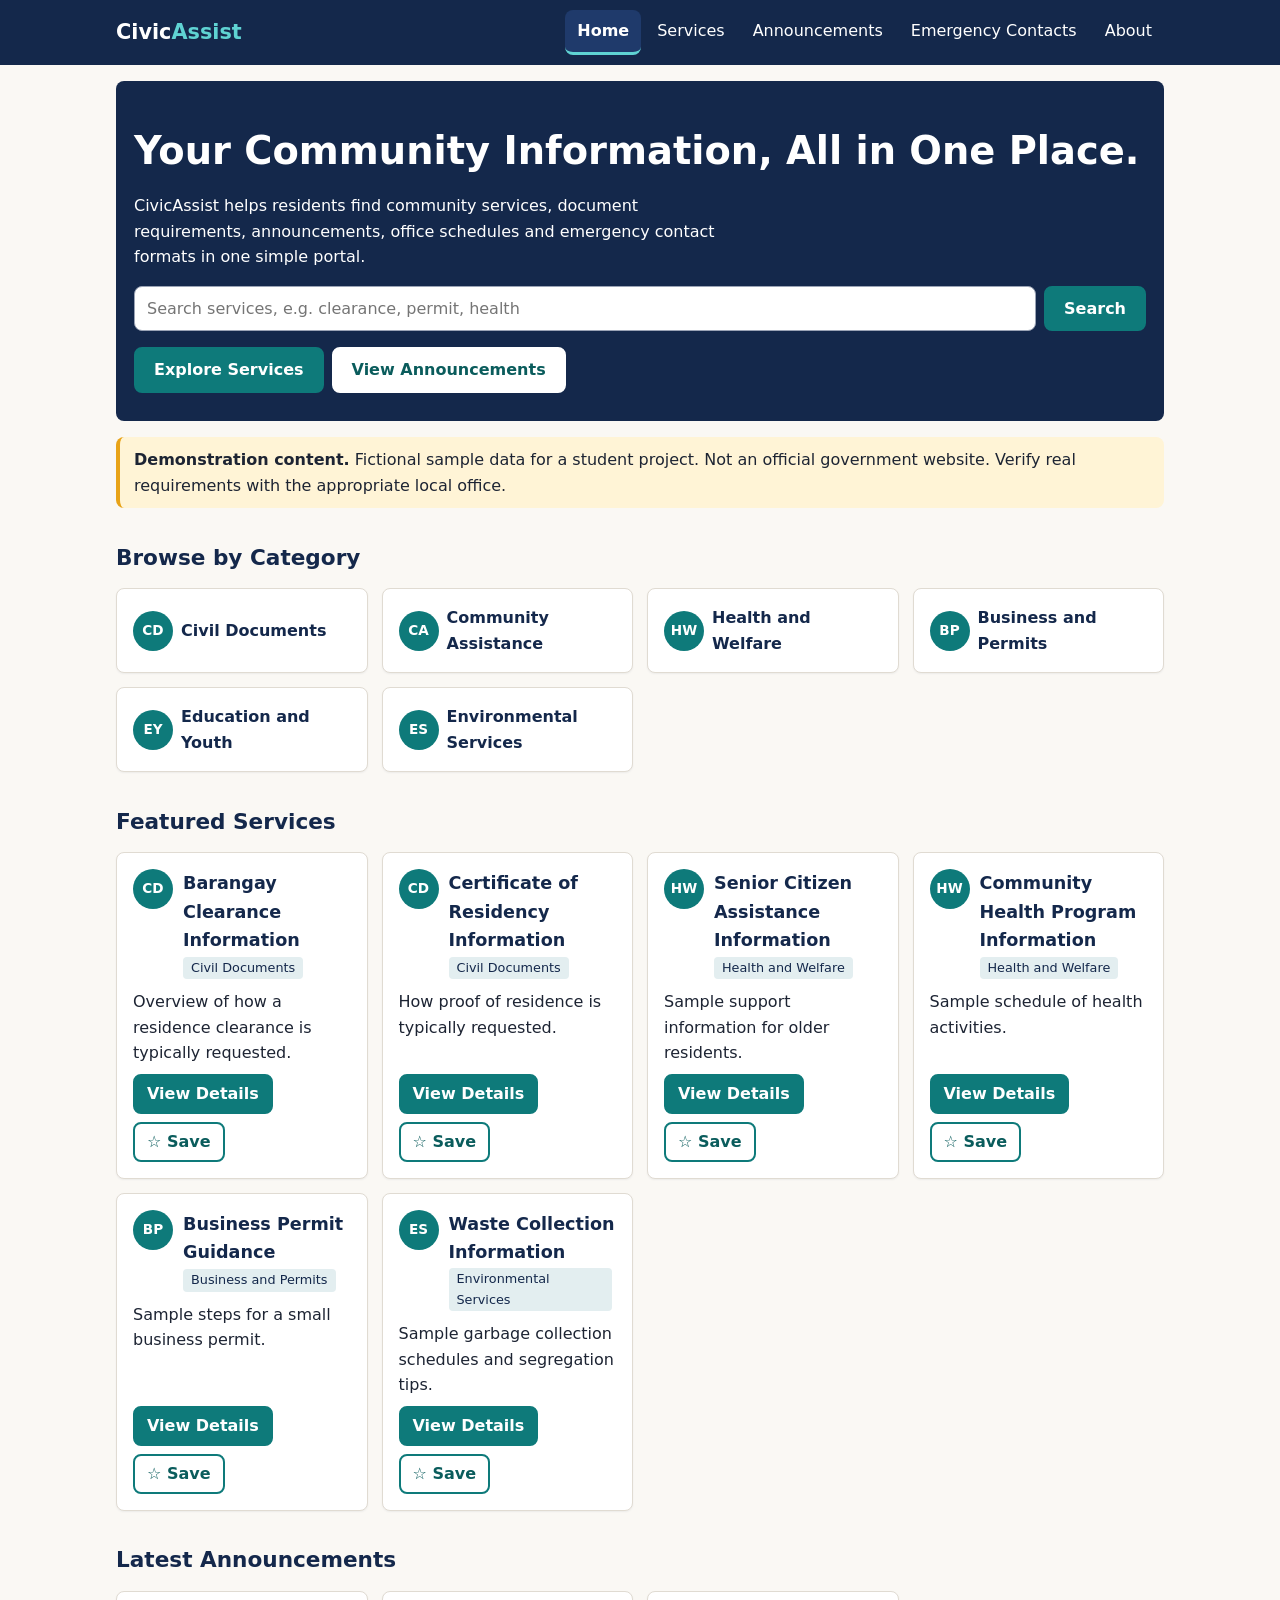
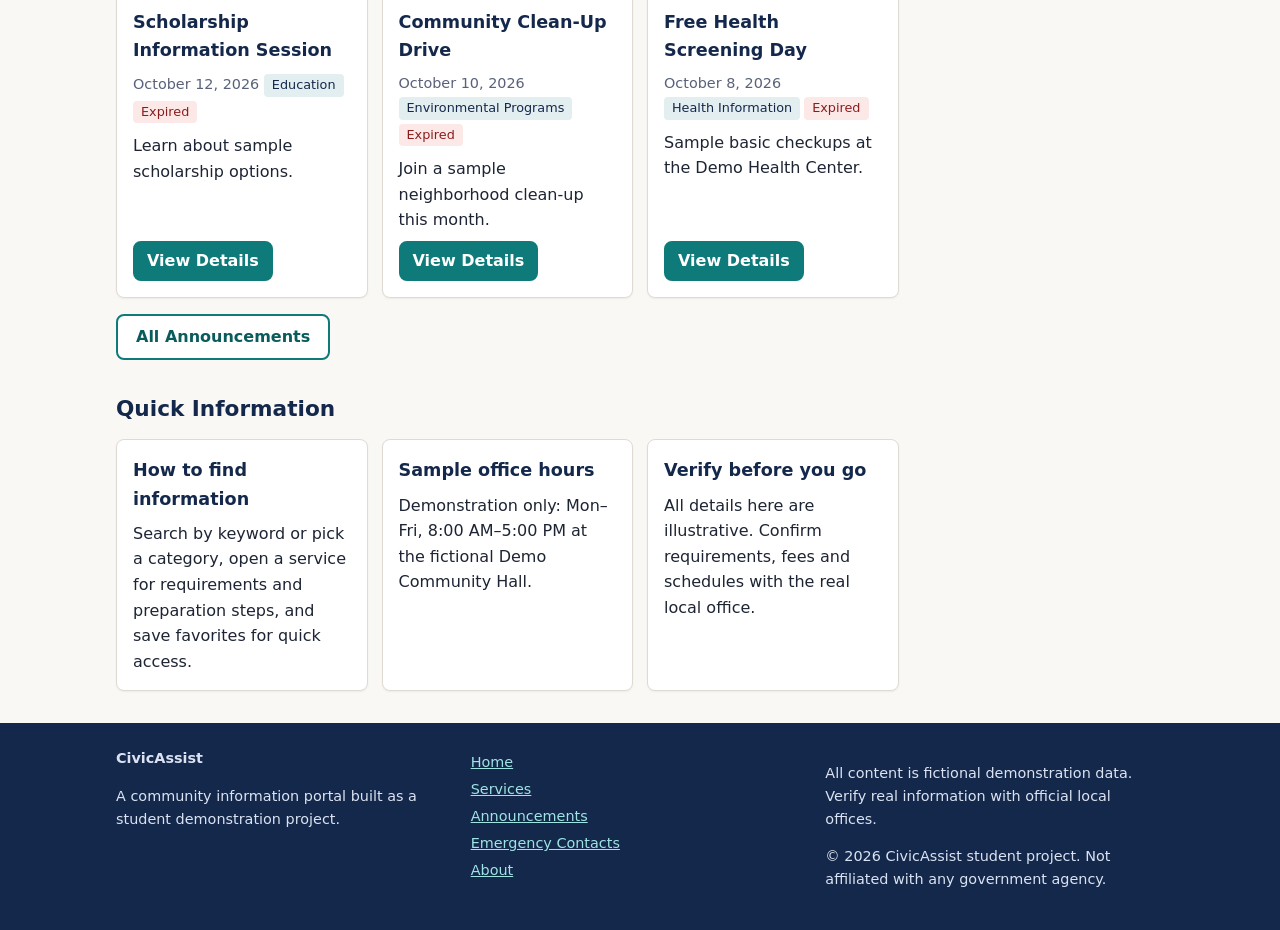
==== index.html @ 58a9958f "Upload CivicAssist project files" ====
<!DOCTYPE html><html lang="en"><head><meta charset="utf-8"><meta name="viewport" content="width=device-width,initial-scale=1"><title>Home | CivicAssist</title><meta name="description" content="CivicAssist is a student demonstration community information portal."><link rel="icon" href="assets/images/placeholder.svg" type="image/svg+xml"><link rel="stylesheet" href="assets/css/style.css"></head><body data-page="home"><a class="skip" href="#main">Skip to content</a><header class="site" id="site-header"></header><main id="main" class="wrap"><section class="hero"><h1>Your Community Information, All in One Place.</h1><p>CivicAssist helps residents find community services, document requirements, announcements, office schedules and emergency contact formats in one simple portal.</p><form id="home-search" role="search" class="searchbar"><label for="hq" class="sr">Search community services</label><input id="hq" name="q" type="search" maxlength="100" placeholder="Search services, e.g. clearance, permit, health"><button class="btn" type="submit">Search</button></form><div class="actions"><a class="btn" href="services.html">Explore Services</a><a class="btn alt" href="announcements.html">View Announcements</a></div></section><p class="notice"><strong>Demonstration content.</strong> Fictional sample data for a student project. Not an official government website. Verify real requirements with the appropriate local office.</p><section><h2>Browse by Category</h2><div class="grid cats" id="cats"></div></section><section><h2>Featured Services</h2><div id="featured"><p class="state" role="status">Loading…</p></div></section><section><h2>Latest Announcements</h2><div id="latest"><p class="state" role="status">Loading…</p></div><p><a class="btn alt" href="announcements.html">All Announcements</a></p></section><section><h2>Quick Information</h2><div class="grid"><article class="card"><h3>How to find information</h3><p>Search by keyword or pick a category, open a service for requirements and preparation steps, and save favorites for quick access.</p></article><article class="card"><h3>Sample office hours</h3><p>Demonstration only: Mon–Fri, 8:00 AM–5:00 PM at the fictional Demo Community Hall.</p></article><article class="card"><h3>Verify before you go</h3><p>All details here are illustrative. Confirm requirements, fees and schedules with the real local office.</p></article></div></section><noscript><p class="state error">JavaScript is required to load this page's content.</p></noscript></main><footer class="site" id="site-footer"></footer><script src="assets/js/storage.js" defer></script><script src="assets/js/app.js" defer></script><script src="assets/js/services.js" defer></script><script src="assets/js/announcements.js" defer></script></body></html>
---- assets/css/style.css ----
:root{--navy:#14284b;--teal:#0e7a7a;--teal-d:#0a5c5c;--bg:#faf8f4;--card:#fff;--line:#e0dbd2;--text:#1d2433;--muted:#59627a;--warn:#fff4d6;--err:#fde8e8;--r:8px}
*{box-sizing:border-box}
html{-webkit-text-size-adjust:100%}
body{margin:0;font:16px/1.6 system-ui,-apple-system,"Segoe UI",Roboto,sans-serif;color:var(--text);background:var(--bg)}
.wrap{max-width:1080px;margin:0 auto;padding:0 16px}
main.wrap{padding-top:16px;padding-bottom:32px;min-height:60vh}
h1{font-size:clamp(1.6rem,6vw,2.4rem);line-height:1.2;color:var(--navy);margin:.5em 0}
h2{font-size:1.35rem;color:var(--navy);margin:1.5em 0 .6em}
h3{font-size:1.1rem;margin:0;color:var(--navy)}
a{color:var(--teal-d)}
.sr{position:absolute;width:1px;height:1px;overflow:hidden;clip:rect(0 0 0 0)}
.skip{position:absolute;left:-999px;background:#fff;padding:8px}.skip:focus{left:8px;top:8px;z-index:99}
:focus-visible{outline:3px solid #e8a317;outline-offset:2px}
header.site{background:var(--navy);color:#fff;position:sticky;top:0;z-index:20}
.bar{display:flex;align-items:center;justify-content:space-between;flex-wrap:wrap;gap:8px;padding-top:10px;padding-bottom:10px}
.brand{color:#fff;font-weight:700;font-size:1.3rem;text-decoration:none}.brand span{color:#5fd3d3}
.menu-btn{background:transparent;color:#fff;border:1px solid #6d7fa3;border-radius:var(--r);padding:8px 14px;min-height:44px;font:inherit;cursor:pointer}
nav#nav{display:none;width:100%}nav#nav.open{display:block}
.nav-list{list-style:none;margin:0;padding:0}
.nav-list a{display:block;color:#fff;text-decoration:none;padding:12px 8px;border-bottom:1px solid #2c4170}
.nav-list a:hover{background:#1f3a6b}
.nav-list a[aria-current=page]{font-weight:700;border-bottom:3px solid #5fd3d3}
@media(min-width:800px){.menu-btn{display:none}nav#nav{display:block;width:auto}.nav-list{display:flex;gap:4px}.nav-list a{border:0;border-radius:var(--r);padding:8px 12px}.nav-list a[aria-current=page]{background:#1f3a6b}}
.hero{background:var(--navy);color:#fff;padding:28px 18px;border-radius:var(--r);margin-bottom:16px}
.hero h1{color:#fff}.hero p{max-width:60ch}
.searchbar{display:flex;gap:8px;margin:16px 0}
.searchbar input{flex:1;min-width:0}
input,select{font:inherit;min-height:44px;padding:8px 12px;border:1px solid #9aa3b5;border-radius:var(--r);background:#fff;color:var(--text);width:100%}
.searchbar input{width:auto}
label{display:block;font-weight:600;font-size:.9rem;margin-bottom:4px}
.btn{display:inline-flex;align-items:center;justify-content:center;min-height:44px;padding:8px 18px;border:2px solid var(--teal);background:var(--teal);color:#fff;border-radius:var(--r);font:inherit;font-weight:600;text-decoration:none;cursor:pointer;transition:background .15s}
.btn:hover{background:var(--teal-d);border-color:var(--teal-d)}.btn:active{transform:translateY(1px)}
.btn.alt{background:#fff;color:var(--teal-d)}.btn.alt:hover{background:#e8f4f4}
.btn.sm{min-height:40px;padding:4px 12px}
.btn:disabled{opacity:.5;cursor:not-allowed}
.hero .btn.alt{border-color:#fff}
.actions{display:flex;flex-wrap:wrap;gap:8px;margin-top:12px}
.grid{display:grid;grid-template-columns:repeat(auto-fill,minmax(250px,1fr));gap:14px}
.card,.panel{background:var(--card);border:1px solid var(--line);border-radius:var(--r);padding:16px;box-shadow:0 1px 2px rgba(20,40,75,.06)}
.card{display:flex;flex-direction:column;gap:8px}.card p{margin:0}.card .actions{margin-top:auto}
.panel{margin-bottom:14px}.panel h2{margin-top:0}
.head{display:flex;gap:10px;align-items:flex-start}
.icon{flex:none;width:40px;height:40px;border-radius:50%;background:var(--teal);color:#fff;display:grid;place-items:center;font-weight:700;font-size:.85rem}
.cat{flex-direction:row;align-items:center;text-decoration:none;color:var(--navy);font-weight:600}.cat:hover{border-color:var(--teal)}
.tag{display:inline-block;font-size:.8rem;background:#e3eef0;color:var(--navy);border-radius:4px;padding:1px 8px;margin:2px 4px 2px 0}
.tag.expired{background:#fde8e8;color:#8a1c1c}.tag.active{background:#e1f3e8;color:#145c2e}
.meta{color:var(--muted);font-size:.9rem}
.notice{background:var(--warn);border-left:4px solid #e8a317;padding:10px 14px;border-radius:var(--r);margin:12px 0}
.notice.warn{background:var(--err);border-color:#c0392b}
.filters{display:grid;gap:12px;grid-template-columns:1fr;background:#fff;border:1px solid var(--line);border-radius:var(--r);padding:14px;align-items:end}
.chk{display:flex;gap:8px;align-items:center;min-height:44px}.chk input{width:22px;min-height:22px}
@media(min-width:700px){.filters{grid-template-columns:2fr 1.2fr 1fr auto auto}}
.count{color:var(--muted);margin:12px 0}
.state{text-align:center;padding:24px;border:1px dashed var(--line);border-radius:var(--r);background:#fff}
.state.error{background:var(--err);border-color:#c0392b}
details{border-top:1px solid var(--line);padding-top:8px}summary{cursor:pointer;font-weight:600;color:var(--teal-d);min-height:32px}
footer.site{background:var(--navy);color:#dbe3f2;padding:24px 0;font-size:.9rem}
footer.site a{color:#9fe3e3}footer.site .fgrid{display:grid;gap:16px;grid-template-columns:repeat(auto-fit,minmax(220px,1fr))}
footer.site ul{list-style:none;padding:0;margin:0}footer.site li{margin:4px 0}
@media(prefers-reduced-motion:reduce){*{transition:none!important;animation:none!important;scroll-behavior:auto!important}}
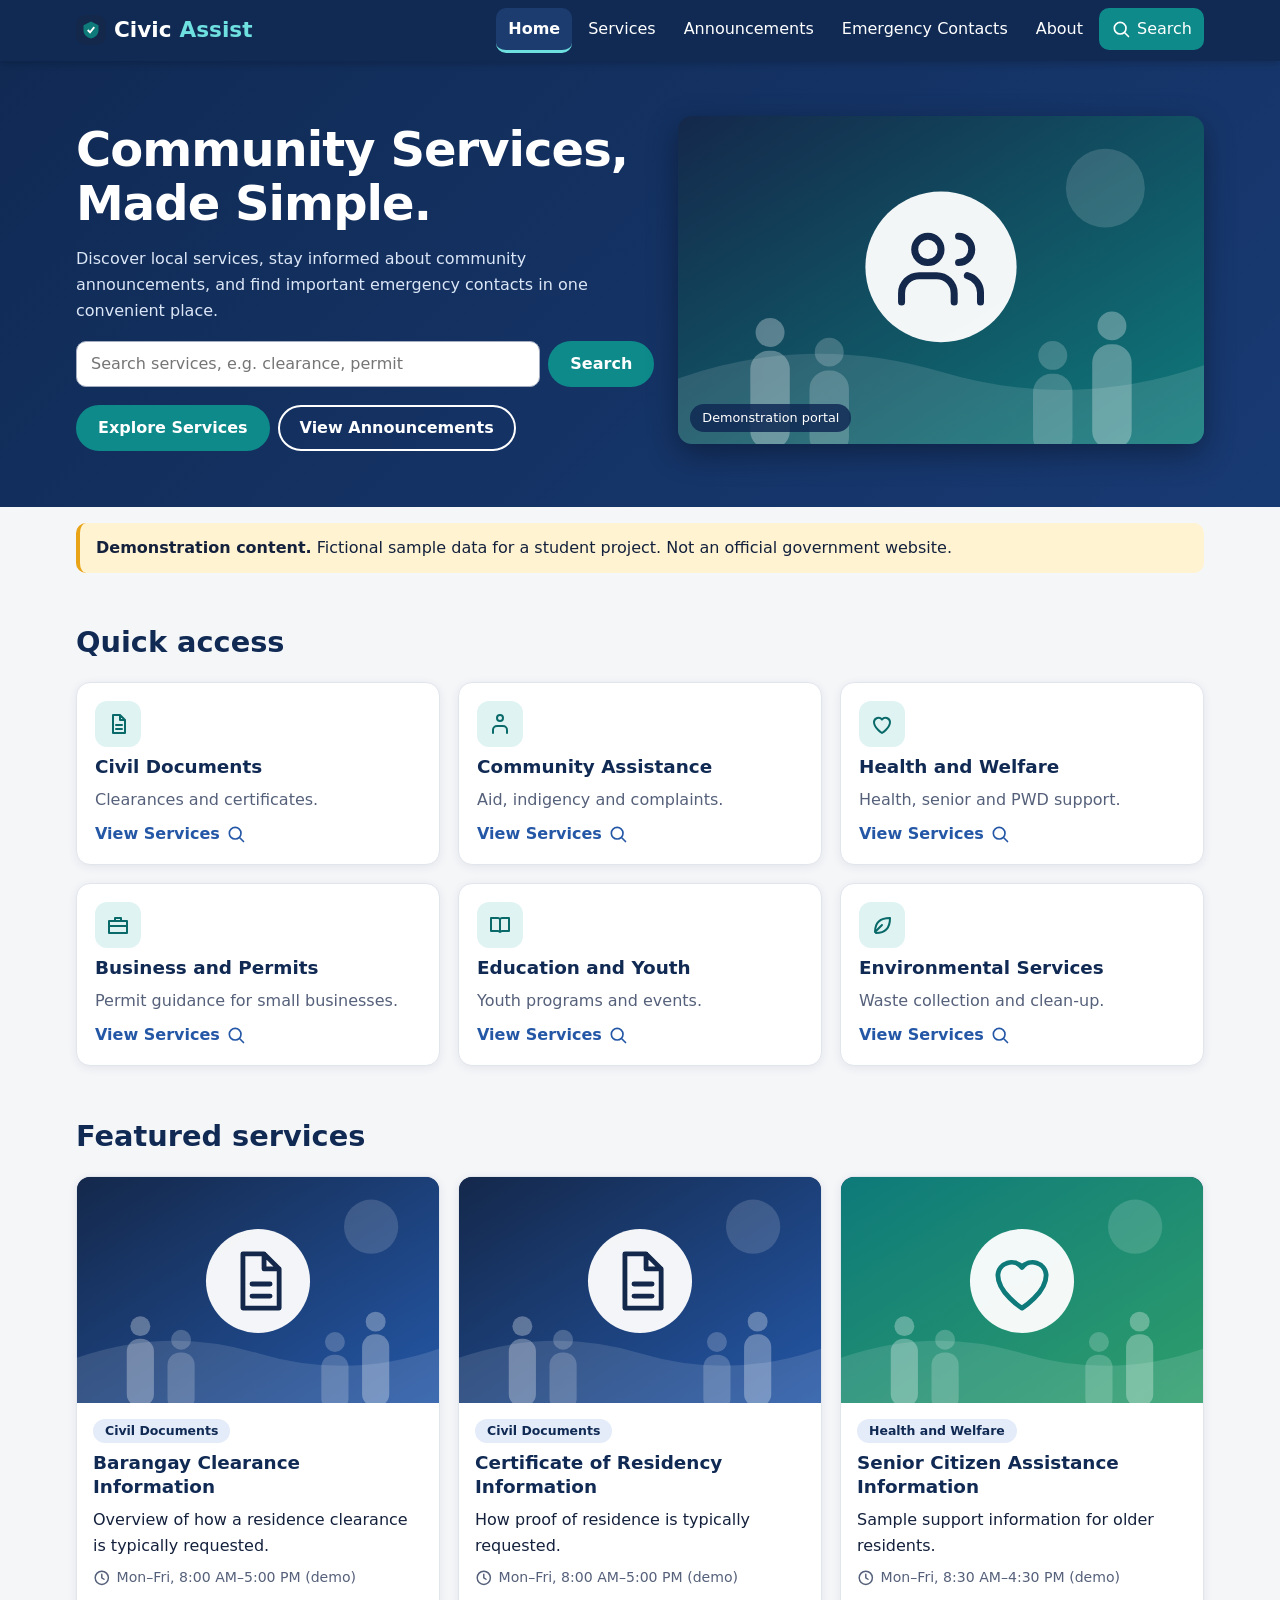
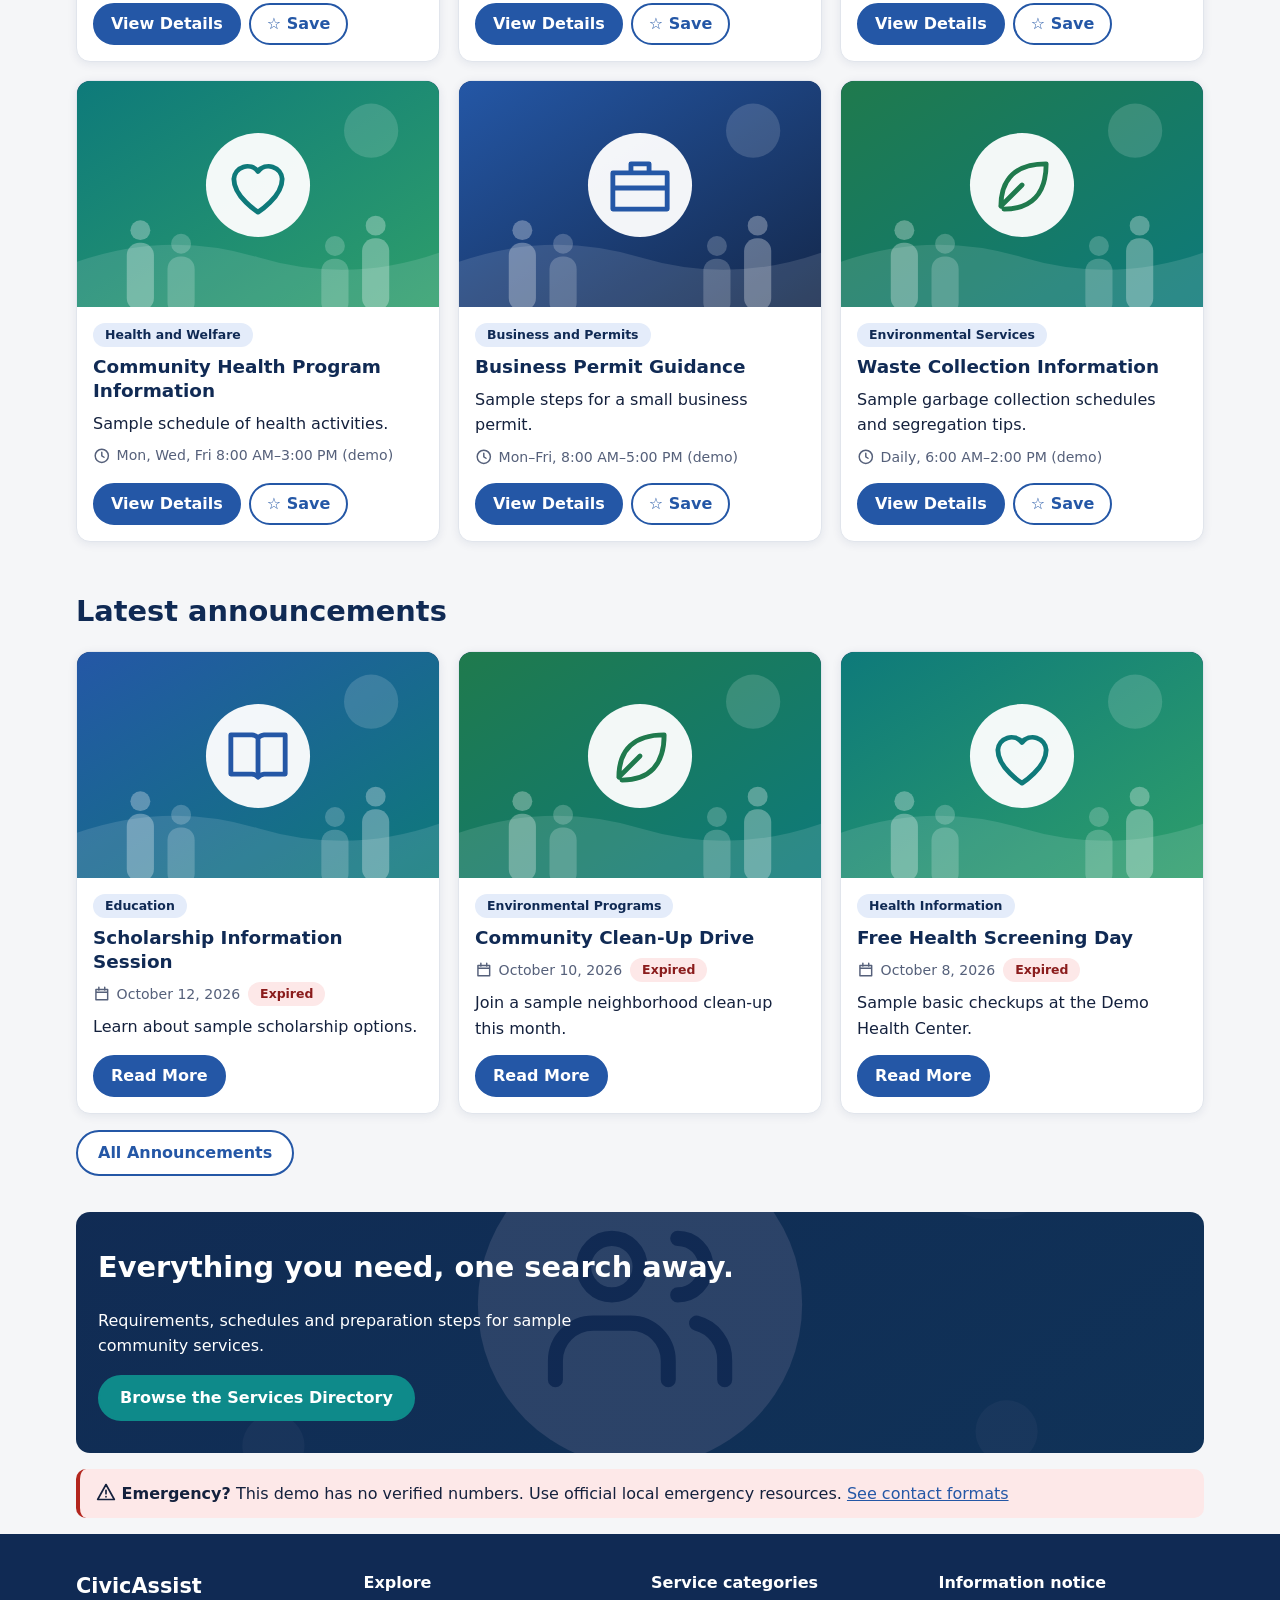
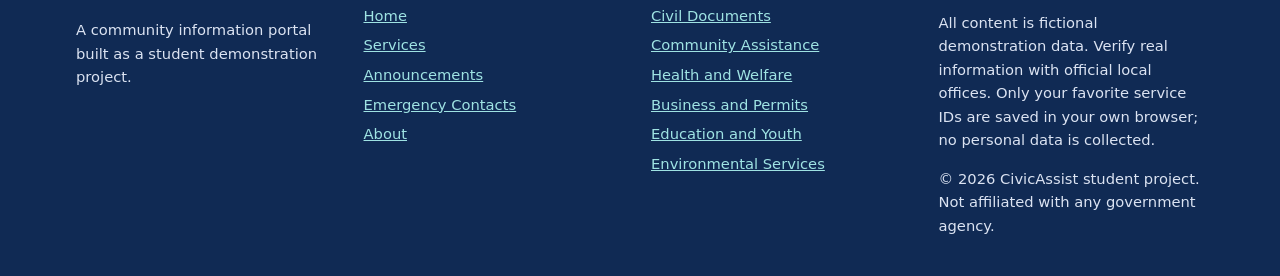
==== commit ae61dc13: "update system design" ====
--- a/index.html
+++ b/index.html
@@ -1 +1 @@
-<!DOCTYPE html><html lang="en"><head><meta charset="utf-8"><meta name="viewport" content="width=device-width,initial-scale=1"><title>Home | CivicAssist</title><meta name="description" content="CivicAssist is a student demonstration community information portal."><link rel="icon" href="assets/images/placeholder.svg" type="image/svg+xml"><link rel="stylesheet" href="assets/css/style.css"></head><body data-page="home"><a class="skip" href="#main">Skip to content</a><header class="site" id="site-header"></header><main id="main" class="wrap"><section class="hero"><h1>Your Community Information, All in One Place.</h1><p>CivicAssist helps residents find community services, document requirements, announcements, office schedules and emergency contact formats in one simple portal.</p><form id="home-search" role="search" class="searchbar"><label for="hq" class="sr">Search community services</label><input id="hq" name="q" type="search" maxlength="100" placeholder="Search services, e.g. clearance, permit, health"><button class="btn" type="submit">Search</button></form><div class="actions"><a class="btn" href="services.html">Explore Services</a><a class="btn alt" href="announcements.html">View Announcements</a></div></section><p class="notice"><strong>Demonstration content.</strong> Fictional sample data for a student project. Not an official government website. Verify real requirements with the appropriate local office.</p><section><h2>Browse by Category</h2><div class="grid cats" id="cats"></div></section><section><h2>Featured Services</h2><div id="featured"><p class="state" role="status">Loading…</p></div></section><section><h2>Latest Announcements</h2><div id="latest"><p class="state" role="status">Loading…</p></div><p><a class="btn alt" href="announcements.html">All Announcements</a></p></section><section><h2>Quick Information</h2><div class="grid"><article class="card"><h3>How to find information</h3><p>Search by keyword or pick a category, open a service for requirements and preparation steps, and save favorites for quick access.</p></article><article class="card"><h3>Sample office hours</h3><p>Demonstration only: Mon–Fri, 8:00 AM–5:00 PM at the fictional Demo Community Hall.</p></article><article class="card"><h3>Verify before you go</h3><p>All details here are illustrative. Confirm requirements, fees and schedules with the real local office.</p></article></div></section><noscript><p class="state error">JavaScript is required to load this page's content.</p></noscript></main><footer class="site" id="site-footer"></footer><script src="assets/js/storage.js" defer></script><script src="assets/js/app.js" defer></script><script src="assets/js/services.js" defer></script><script src="assets/js/announcements.js" defer></script></body></html>+<!DOCTYPE html><html lang="en"><head><meta charset="utf-8"><meta name="viewport" content="width=device-width,initial-scale=1"><title>Home | CivicAssist</title><meta name="description" content="CivicAssist is a student demonstration community information portal."><link rel="icon" href="assets/images/placeholder.svg" type="image/svg+xml"><link rel="stylesheet" href="assets/css/style.css"></head><body data-page="home"><a class="skip" href="#main">Skip to content</a><header class="site" id="site-header"></header><main id="main"><section class="hero"><div class="wrap herogrid"><div><h1>Community Services, Made Simple.</h1><p>Discover local services, stay informed about community announcements, and find important emergency contacts in one convenient place.</p><form id="home-search" role="search" class="searchbar"><label for="hq" class="sr">Search community services</label><input id="hq" name="q" type="search" maxlength="100" placeholder="Search services, e.g. clearance, permit"><button class="btn accent" type="submit">Search</button></form><div class="actions"><a class="btn accent" href="services.html">Explore Services</a><a class="btn ghost" href="announcements.html">View Announcements</a></div></div><div class="heroimg"><img src="assets/images/community.svg" alt="Illustration of community members gathered around a service symbol" width="800" height="500"><span class="badge">Demonstration portal</span></div></div></section><div class="wrap"><p class="notice"><strong>Demonstration content.</strong> Fictional sample data for a student project. Not an official government website.</p><section><h2>Quick access</h2><div class="grid cats" id="cats"></div></section><section><h2>Featured services</h2><div id="featured"><p class="state" role="status">Loading…</p></div></section><section><h2>Latest announcements</h2><div id="latest"><p class="state" role="status">Loading…</p></div><p><a class="btn alt" href="announcements.html">All Announcements</a></p></section><section class="banner"><div><h2>Everything you need, one search away.</h2><p>Requirements, schedules and preparation steps for sample community services.</p><a class="btn accent" href="services.html">Browse the Services Directory</a></div></section><section class="notice warn"><strong data-ico="alert"> Emergency?</strong> This demo has no verified numbers. Use official local emergency resources. <a href="emergency-contacts.html">See contact formats</a></section></div></main><footer class="site" id="site-footer"></footer><script src="assets/js/storage.js" defer></script><script src="assets/js/app.js" defer></script><script src="assets/js/services.js" defer></script><script src="assets/js/announcements.js" defer></script></body></html>
--- a/assets/css/style.css
+++ b/assets/css/style.css
@@ -1,60 +1,101 @@
-:root{--navy:#14284b;--teal:#0e7a7a;--teal-d:#0a5c5c;--bg:#faf8f4;--card:#fff;--line:#e0dbd2;--text:#1d2433;--muted:#59627a;--warn:#fff4d6;--err:#fde8e8;--r:8px}
+:root{--navy:#102a54;--royal:#2457a6;--teal:#0e8a8a;--teal-d:#0a6a6a;--bg:#f5f6f8;--card:#fff;--line:#e1e5ec;--text:#14213d;--muted:#55607a;--ok:#1f7a4d;--warn:#fff3d1;--amber:#e8a317;--red:#b3261e;--err:#fde8e8;--r:14px;--sh:0 2px 10px rgba(16,42,84,.08)}
 *{box-sizing:border-box}
 html{-webkit-text-size-adjust:100%}
-body{margin:0;font:16px/1.6 system-ui,-apple-system,"Segoe UI",Roboto,sans-serif;color:var(--text);background:var(--bg)}
-.wrap{max-width:1080px;margin:0 auto;padding:0 16px}
-main.wrap{padding-top:16px;padding-bottom:32px;min-height:60vh}
-h1{font-size:clamp(1.6rem,6vw,2.4rem);line-height:1.2;color:var(--navy);margin:.5em 0}
-h2{font-size:1.35rem;color:var(--navy);margin:1.5em 0 .6em}
-h3{font-size:1.1rem;margin:0;color:var(--navy)}
-a{color:var(--teal-d)}
+body{margin:0;font:16px/1.6 "Segoe UI",system-ui,-apple-system,Roboto,sans-serif;color:var(--text);background:var(--bg)}
+img,svg{max-width:100%}
+.wrap{max-width:1160px;margin:0 auto;padding:0 16px}
+main.wrap{padding-top:20px;padding-bottom:40px;min-height:60vh}
+section{margin-bottom:8px}
+h1{font-size:clamp(1.9rem,6.5vw,3rem);line-height:1.12;color:var(--navy);margin:.3em 0;letter-spacing:-.02em}
+h2{font-size:clamp(1.3rem,4vw,1.8rem);color:var(--navy);margin:1.6em 0 .6em;display:flex;align-items:center;gap:8px}
+h3{font-size:1.15rem;margin:0;color:var(--navy);line-height:1.3}
+a{color:var(--royal)}
+.ico{width:1.25em;height:1.25em;flex:none;vertical-align:-.2em}
 .sr{position:absolute;width:1px;height:1px;overflow:hidden;clip:rect(0 0 0 0)}
 .skip{position:absolute;left:-999px;background:#fff;padding:8px}.skip:focus{left:8px;top:8px;z-index:99}
-:focus-visible{outline:3px solid #e8a317;outline-offset:2px}
-header.site{background:var(--navy);color:#fff;position:sticky;top:0;z-index:20}
-.bar{display:flex;align-items:center;justify-content:space-between;flex-wrap:wrap;gap:8px;padding-top:10px;padding-bottom:10px}
-.brand{color:#fff;font-weight:700;font-size:1.3rem;text-decoration:none}.brand span{color:#5fd3d3}
-.menu-btn{background:transparent;color:#fff;border:1px solid #6d7fa3;border-radius:var(--r);padding:8px 14px;min-height:44px;font:inherit;cursor:pointer}
-nav#nav{display:none;width:100%}nav#nav.open{display:block}
+:focus-visible{outline:3px solid var(--amber);outline-offset:2px}
+header.site{background:var(--navy);color:#fff;position:sticky;top:0;z-index:20;box-shadow:0 2px 8px rgba(0,0,0,.2)}
+.bar{display:flex;align-items:center;justify-content:space-between;flex-wrap:wrap;gap:8px;padding-top:8px;padding-bottom:8px}
+.brand{color:#fff;font-weight:800;font-size:1.35rem;text-decoration:none;display:flex;align-items:center;gap:8px}
+.brand:before{content:"";width:30px;height:30px;border-radius:9px;background:var(--teal) url("../images/placeholder.svg") center/cover}
+.brand span{color:#6fe0e0}
+.menu-btn{background:transparent;color:#fff;border:1px solid #6d7fa3;border-radius:10px;padding:8px 16px;min-height:44px;font:inherit;cursor:pointer}
+nav#nav{display:none;width:100%}nav#nav.open{display:block;animation:drop .2s}
+@keyframes drop{from{opacity:0;transform:translateY(-6px)}}
 .nav-list{list-style:none;margin:0;padding:0}
-.nav-list a{display:block;color:#fff;text-decoration:none;padding:12px 8px;border-bottom:1px solid #2c4170}
-.nav-list a:hover{background:#1f3a6b}
-.nav-list a[aria-current=page]{font-weight:700;border-bottom:3px solid #5fd3d3}
-@media(min-width:800px){.menu-btn{display:none}nav#nav{display:block;width:auto}.nav-list{display:flex;gap:4px}.nav-list a{border:0;border-radius:var(--r);padding:8px 12px}.nav-list a[aria-current=page]{background:#1f3a6b}}
-.hero{background:var(--navy);color:#fff;padding:28px 18px;border-radius:var(--r);margin-bottom:16px}
-.hero h1{color:#fff}.hero p{max-width:60ch}
-.searchbar{display:flex;gap:8px;margin:16px 0}
-.searchbar input{flex:1;min-width:0}
-input,select{font:inherit;min-height:44px;padding:8px 12px;border:1px solid #9aa3b5;border-radius:var(--r);background:#fff;color:var(--text);width:100%}
-.searchbar input{width:auto}
+.nav-list a{display:flex;align-items:center;gap:6px;color:#fff;text-decoration:none;padding:12px 8px;border-bottom:1px solid #2c4170;transition:background .15s}
+.nav-list a:hover{background:#1c3c70}
+.nav-list a[aria-current=page]{font-weight:700;border-bottom:3px solid #6fe0e0}
+@media(min-width:900px){.menu-btn{display:none}nav#nav{display:block;width:auto}.nav-list{display:flex;gap:4px}.nav-list a{border:0;border-radius:10px;padding:8px 12px}.nav-list a[aria-current=page]{background:#1c3c70}.navsearch{background:var(--teal)}}
+.hero{background:linear-gradient(135deg,var(--navy),#183a73);color:#fff;padding:28px 0 36px}
+.herogrid{display:grid;gap:24px;align-items:center}
+.hero h1{color:#fff}.hero p{max-width:56ch;color:#dbe6f7}
+.heroimg{position:relative}.heroimg img{display:block;width:100%;height:auto;aspect-ratio:16/10;object-fit:cover;border-radius:var(--r);box-shadow:0 10px 30px rgba(0,0,0,.35)}
+.badge{position:absolute;left:12px;bottom:12px;background:rgba(16,42,84,.85);color:#fff;font-size:.8rem;padding:4px 12px;border-radius:99px}
+@media(min-width:860px){.herogrid{grid-template-columns:1.1fr 1fr}.hero{padding:48px 0 56px}}
+.searchbar{display:flex;gap:8px;margin:18px 0}
+.searchbar input{flex:1;min-width:0;width:auto}
+input,select{font:inherit;min-height:46px;padding:8px 14px;border:1px solid #a4adbf;border-radius:10px;background:#fff;color:var(--text);width:100%}
+input:focus,select:focus{border-color:var(--royal)}
 label{display:block;font-weight:600;font-size:.9rem;margin-bottom:4px}
-.btn{display:inline-flex;align-items:center;justify-content:center;min-height:44px;padding:8px 18px;border:2px solid var(--teal);background:var(--teal);color:#fff;border-radius:var(--r);font:inherit;font-weight:600;text-decoration:none;cursor:pointer;transition:background .15s}
-.btn:hover{background:var(--teal-d);border-color:var(--teal-d)}.btn:active{transform:translateY(1px)}
-.btn.alt{background:#fff;color:var(--teal-d)}.btn.alt:hover{background:#e8f4f4}
-.btn.sm{min-height:40px;padding:4px 12px}
+.btn{display:inline-flex;align-items:center;justify-content:center;gap:8px;min-height:46px;padding:8px 20px;border:2px solid var(--royal);background:var(--royal);color:#fff;border-radius:99px;font:inherit;font-weight:600;text-decoration:none;cursor:pointer;transition:background .15s,transform .1s,box-shadow .15s}
+.btn:hover{background:var(--navy);border-color:var(--navy);box-shadow:var(--sh)}.btn:active{transform:translateY(1px)}
+.btn.alt{background:#fff;color:var(--royal)}.btn.alt:hover{background:#eaf0fa;color:var(--navy)}
+.btn.accent{background:var(--teal);border-color:var(--teal)}.btn.accent:hover{background:var(--teal-d);border-color:var(--teal-d)}
+.btn.ghost{background:transparent;border-color:#fff}.btn.ghost:hover{background:rgba(255,255,255,.15)}
+.btn.sm{min-height:42px;padding:4px 16px}
+.btn.call{width:100%;min-height:54px;background:var(--red);border-color:var(--red);font-size:1.1rem}
 .btn:disabled{opacity:.5;cursor:not-allowed}
-.hero .btn.alt{border-color:#fff}
-.actions{display:flex;flex-wrap:wrap;gap:8px;margin-top:12px}
-.grid{display:grid;grid-template-columns:repeat(auto-fill,minmax(250px,1fr));gap:14px}
-.card,.panel{background:var(--card);border:1px solid var(--line);border-radius:var(--r);padding:16px;box-shadow:0 1px 2px rgba(20,40,75,.06)}
-.card{display:flex;flex-direction:column;gap:8px}.card p{margin:0}.card .actions{margin-top:auto}
-.panel{margin-bottom:14px}.panel h2{margin-top:0}
-.head{display:flex;gap:10px;align-items:flex-start}
-.icon{flex:none;width:40px;height:40px;border-radius:50%;background:var(--teal);color:#fff;display:grid;place-items:center;font-weight:700;font-size:.85rem}
-.cat{flex-direction:row;align-items:center;text-decoration:none;color:var(--navy);font-weight:600}.cat:hover{border-color:var(--teal)}
-.tag{display:inline-block;font-size:.8rem;background:#e3eef0;color:var(--navy);border-radius:4px;padding:1px 8px;margin:2px 4px 2px 0}
+.actions{display:flex;flex-wrap:wrap;gap:8px;margin-top:14px}
+.grid{display:grid;grid-template-columns:1fr;gap:18px}
+@media(min-width:640px){.grid{grid-template-columns:repeat(2,1fr)}}
+@media(min-width:1000px){.grid{grid-template-columns:repeat(3,1fr)}}
+.card,.panel{background:var(--card);border:1px solid var(--line);border-radius:var(--r);box-shadow:var(--sh)}
+.panel{padding:18px;margin-bottom:16px}.panel h2{margin-top:0;font-size:1.25rem}
+.card{display:flex;flex-direction:column;overflow:hidden;transition:transform .2s,box-shadow .2s}
+.card:hover{transform:translateY(-3px);box-shadow:0 8px 22px rgba(16,42,84,.14)}
+.card .body{display:flex;flex-direction:column;gap:8px;padding:16px;flex:1}
+.card p{margin:0}.card .actions{margin-top:auto;padding-top:6px}
+.thumb,.dimg{overflow:hidden;background:var(--navy)}
+.thumb img,.dimg img{display:block;width:100%;height:auto;aspect-ratio:16/10;object-fit:cover;transition:transform .4s}
+.card:hover .thumb img{transform:scale(1.05)}
+.icon{flex:none;width:46px;height:46px;border-radius:12px;background:#e0f3f3;color:var(--teal-d);display:grid;place-items:center}
+.icon .ico{width:24px;height:24px}
+.cat{padding:18px;gap:8px;text-decoration:none;color:var(--text)}.cat p{color:var(--muted)}
+.cat .more{margin-top:auto;color:var(--royal);font-weight:600;display:flex;gap:6px;align-items:center}
+.cat:hover{border-color:var(--teal)}
+.tag{align-self:flex-start;font-size:.78rem;font-weight:600;background:#e4ecfa;color:var(--navy);border-radius:99px;padding:2px 12px}
 .tag.expired{background:#fde8e8;color:#8a1c1c}.tag.active{background:#e1f3e8;color:#145c2e}
-.meta{color:var(--muted);font-size:.9rem}
-.notice{background:var(--warn);border-left:4px solid #e8a317;padding:10px 14px;border-radius:var(--r);margin:12px 0}
-.notice.warn{background:var(--err);border-color:#c0392b}
-.filters{display:grid;gap:12px;grid-template-columns:1fr;background:#fff;border:1px solid var(--line);border-radius:var(--r);padding:14px;align-items:end}
-.chk{display:flex;gap:8px;align-items:center;min-height:44px}.chk input{width:22px;min-height:22px}
-@media(min-width:700px){.filters{grid-template-columns:2fr 1.2fr 1fr auto auto}}
-.count{color:var(--muted);margin:12px 0}
-.state{text-align:center;padding:24px;border:1px dashed var(--line);border-radius:var(--r);background:#fff}
-.state.error{background:var(--err);border-color:#c0392b}
-details{border-top:1px solid var(--line);padding-top:8px}summary{cursor:pointer;font-weight:600;color:var(--teal-d);min-height:32px}
-footer.site{background:var(--navy);color:#dbe3f2;padding:24px 0;font-size:.9rem}
-footer.site a{color:#9fe3e3}footer.site .fgrid{display:grid;gap:16px;grid-template-columns:repeat(auto-fit,minmax(220px,1fr))}
-footer.site ul{list-style:none;padding:0;margin:0}footer.site li{margin:4px 0}
-@media(prefers-reduced-motion:reduce){*{transition:none!important;animation:none!important;scroll-behavior:auto!important}}
+.chip{display:inline-flex;align-items:center;gap:6px;font-size:.88rem;color:var(--muted)}
+.meta{color:var(--muted);font-size:.9rem;display:flex;flex-wrap:wrap;gap:8px;align-items:center}
+.notice{background:var(--warn);border-left:4px solid var(--amber);padding:12px 16px;border-radius:10px;margin:16px 0}
+.notice.warn{background:var(--err);border-color:var(--red)}
+.pagehead{display:grid;gap:18px;align-items:center;background:linear-gradient(135deg,#e8eefa,#e2f3f3);border-radius:var(--r);padding:20px;margin-bottom:10px}
+.pagehead img{display:block;width:100%;height:auto;aspect-ratio:16/10;object-fit:cover;border-radius:12px}
+.pagehead p{margin:0;color:var(--muted)}
+.crumbs{font-size:.88rem;color:var(--muted)}
+@media(min-width:760px){.pagehead{grid-template-columns:1.4fr 1fr;padding:28px}}
+.filters{display:grid;gap:12px;grid-template-columns:1fr;background:#fff;border:1px solid var(--line);border-radius:var(--r);padding:16px;align-items:end;box-shadow:var(--sh)}
+.chk{display:flex;gap:8px;align-items:center;min-height:46px}.chk input{width:22px;min-height:22px}
+@media(min-width:760px){.filters{grid-template-columns:2fr 1.2fr 1fr auto auto}}
+.count{color:var(--muted);margin:14px 0;font-weight:600}
+.state{text-align:center;padding:32px 20px;border:2px dashed #c3cbd9;border-radius:var(--r);background:#fff;color:var(--muted)}
+.state.error{background:var(--err);border-color:var(--red);color:var(--text)}
+.banner{background:linear-gradient(rgba(16,42,84,.88),rgba(16,42,84,.88)),url("../images/community.svg") center/cover;color:#fff;border-radius:var(--r);padding:32px 22px;margin:36px 0 16px}
+.banner h2{color:#fff;margin-top:0}.banner p{max-width:52ch}
+.feature{margin-bottom:18px}
+@media(min-width:760px){.feature{flex-direction:row}.feature .thumb{flex:1.1}.feature .thumb img{height:100%;aspect-ratio:auto}.feature .body{flex:1;justify-content:center;padding:28px}}
+.dhero{display:grid;gap:18px;align-items:center;margin-bottom:8px}.dhero>div:last-child{display:flex;flex-direction:column;gap:10px;align-items:flex-start}.dhero p{margin:0;color:var(--muted)}
+.dimg{border-radius:var(--r)}
+@media(min-width:760px){.dhero{grid-template-columns:1fr 1fr}}
+.detail-grid{display:grid;gap:16px}
+@media(min-width:900px){.detail-grid{grid-template-columns:2fr 1fr;align-items:start}.side{position:sticky;top:84px}}
+.info{display:flex;gap:12px;padding:10px 0;border-top:1px solid var(--line)}.info p{margin:0;color:var(--muted)}.info .ico{color:var(--teal);margin-top:3px}
+.ticks{list-style:none;padding:0;margin:0}.ticks li{padding-left:26px;position:relative;margin:6px 0}.ticks li:before{content:"✓";position:absolute;left:0;color:var(--ok);font-weight:700}
+.ccard{border-top:5px solid var(--red)}
+details{border-top:1px solid var(--line);padding-top:8px}summary{cursor:pointer;font-weight:600;color:var(--royal);min-height:32px}
+footer.site{background:var(--navy);color:#dbe3f2;padding:36px 0 24px;font-size:.92rem}
+footer.site a{color:#9fe3e3}footer.site h2{color:#fff;font-size:1rem;margin:0 0 8px}
+.fgrid{display:grid;gap:22px;grid-template-columns:repeat(auto-fit,minmax(210px,1fr))}
+.fbrand{color:#fff;font-size:1.3rem}footer.site ul{list-style:none;padding:0;margin:0}footer.site li{margin:6px 0}
+@media(prefers-reduced-motion:reduce){*{transition:none!important;animation:none!important;scroll-behavior:auto!important}.card:hover{transform:none}}
